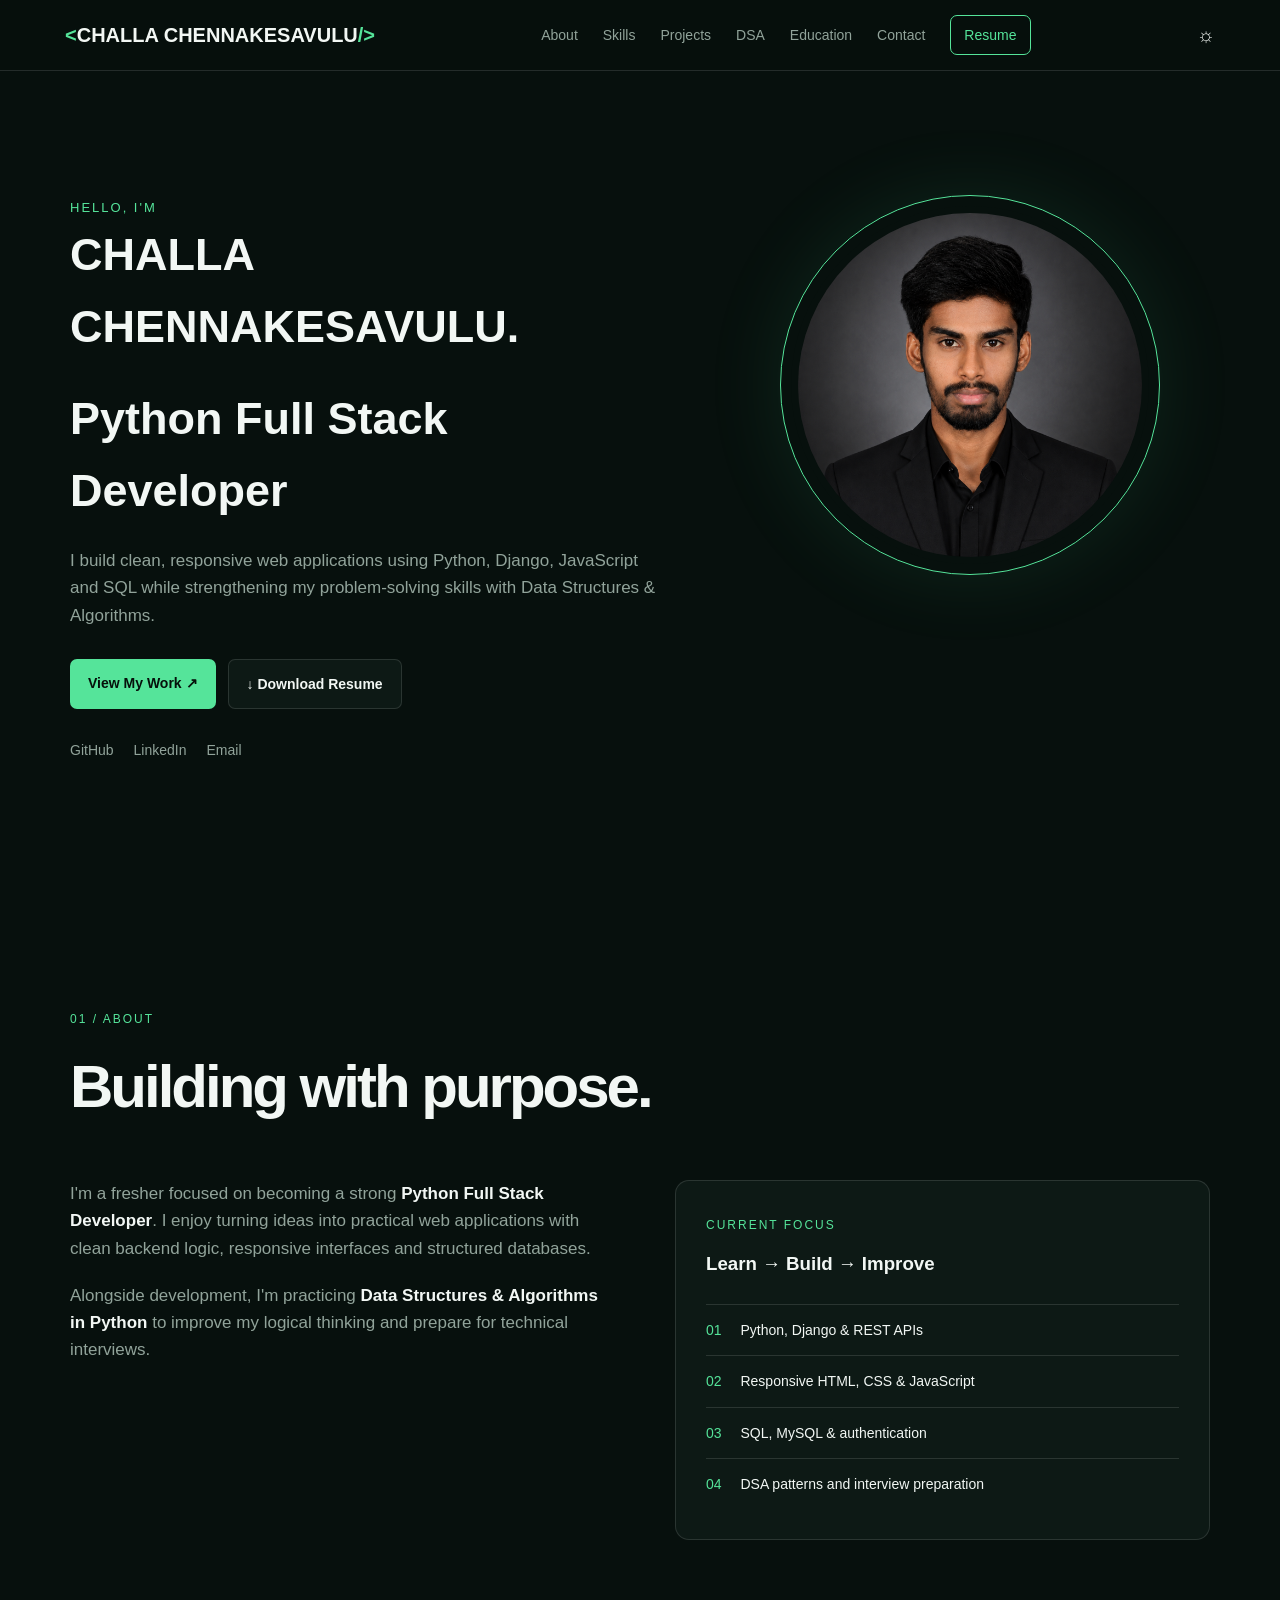
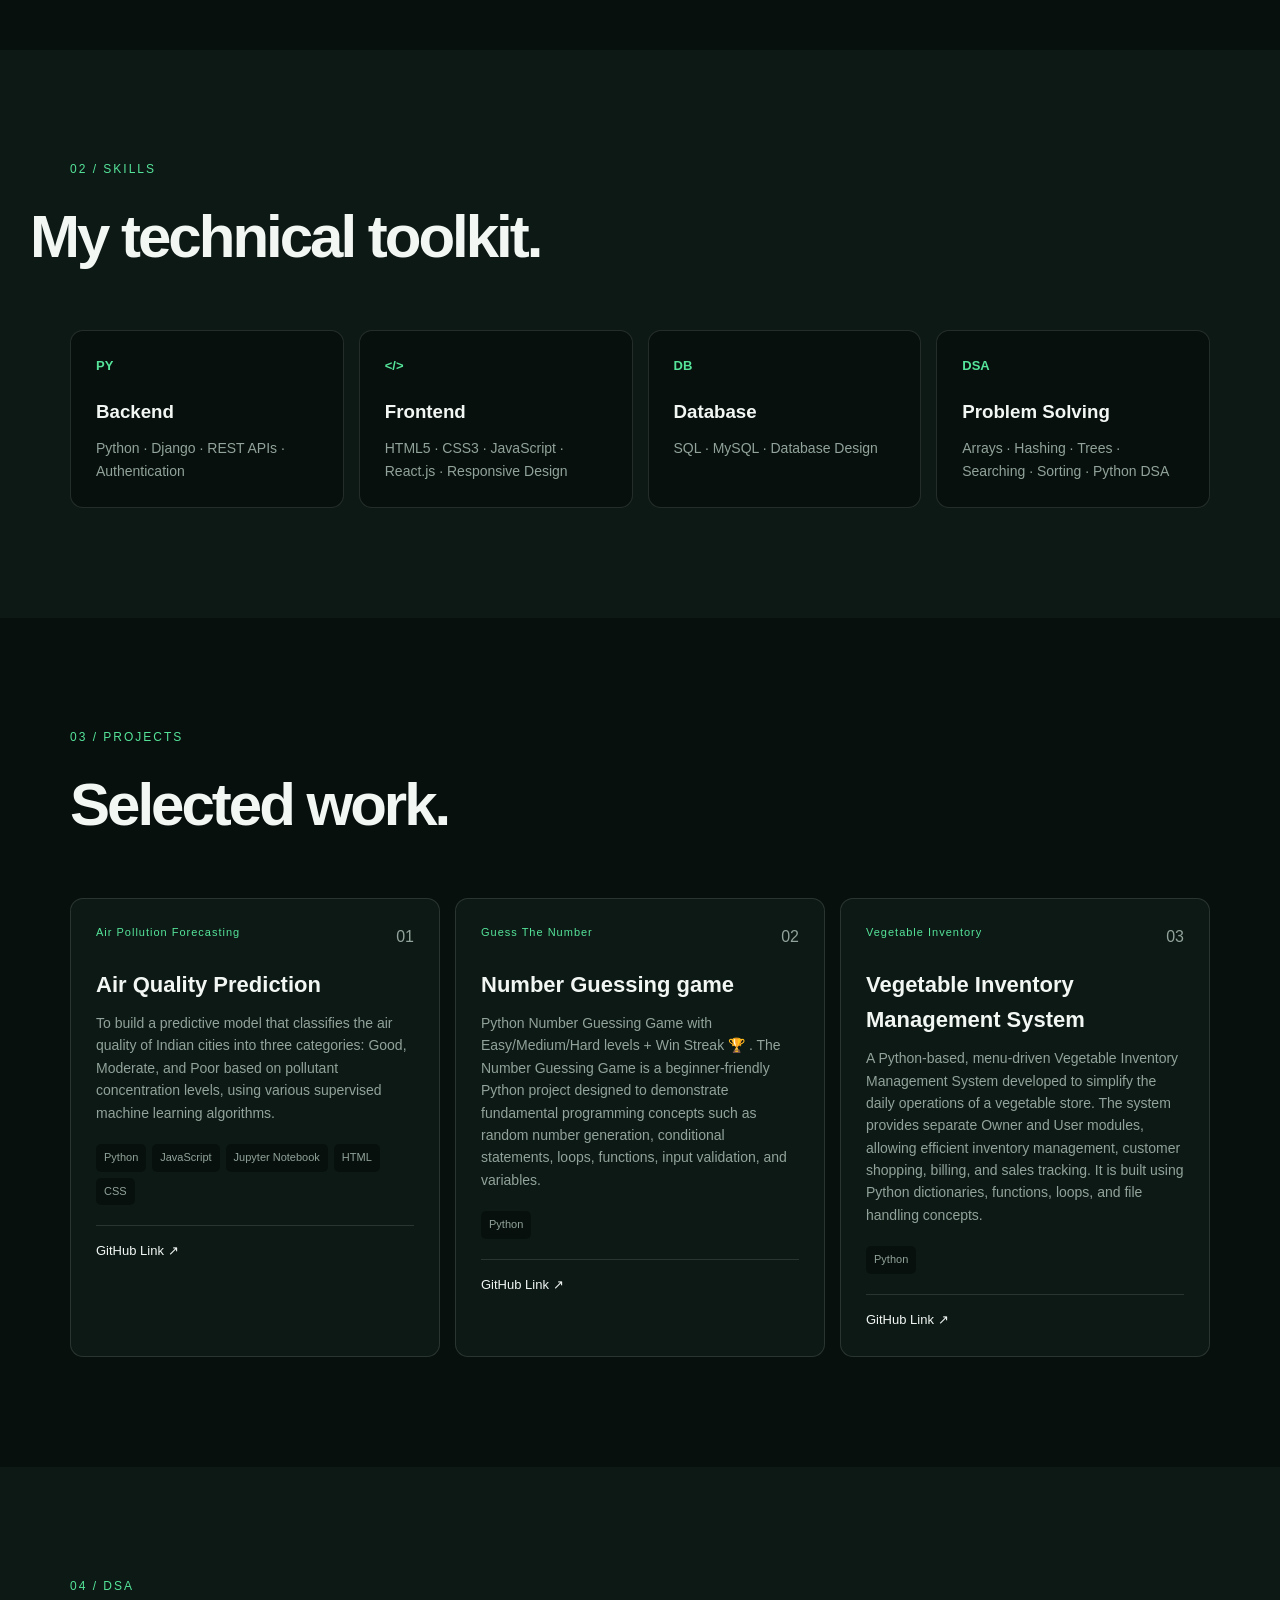
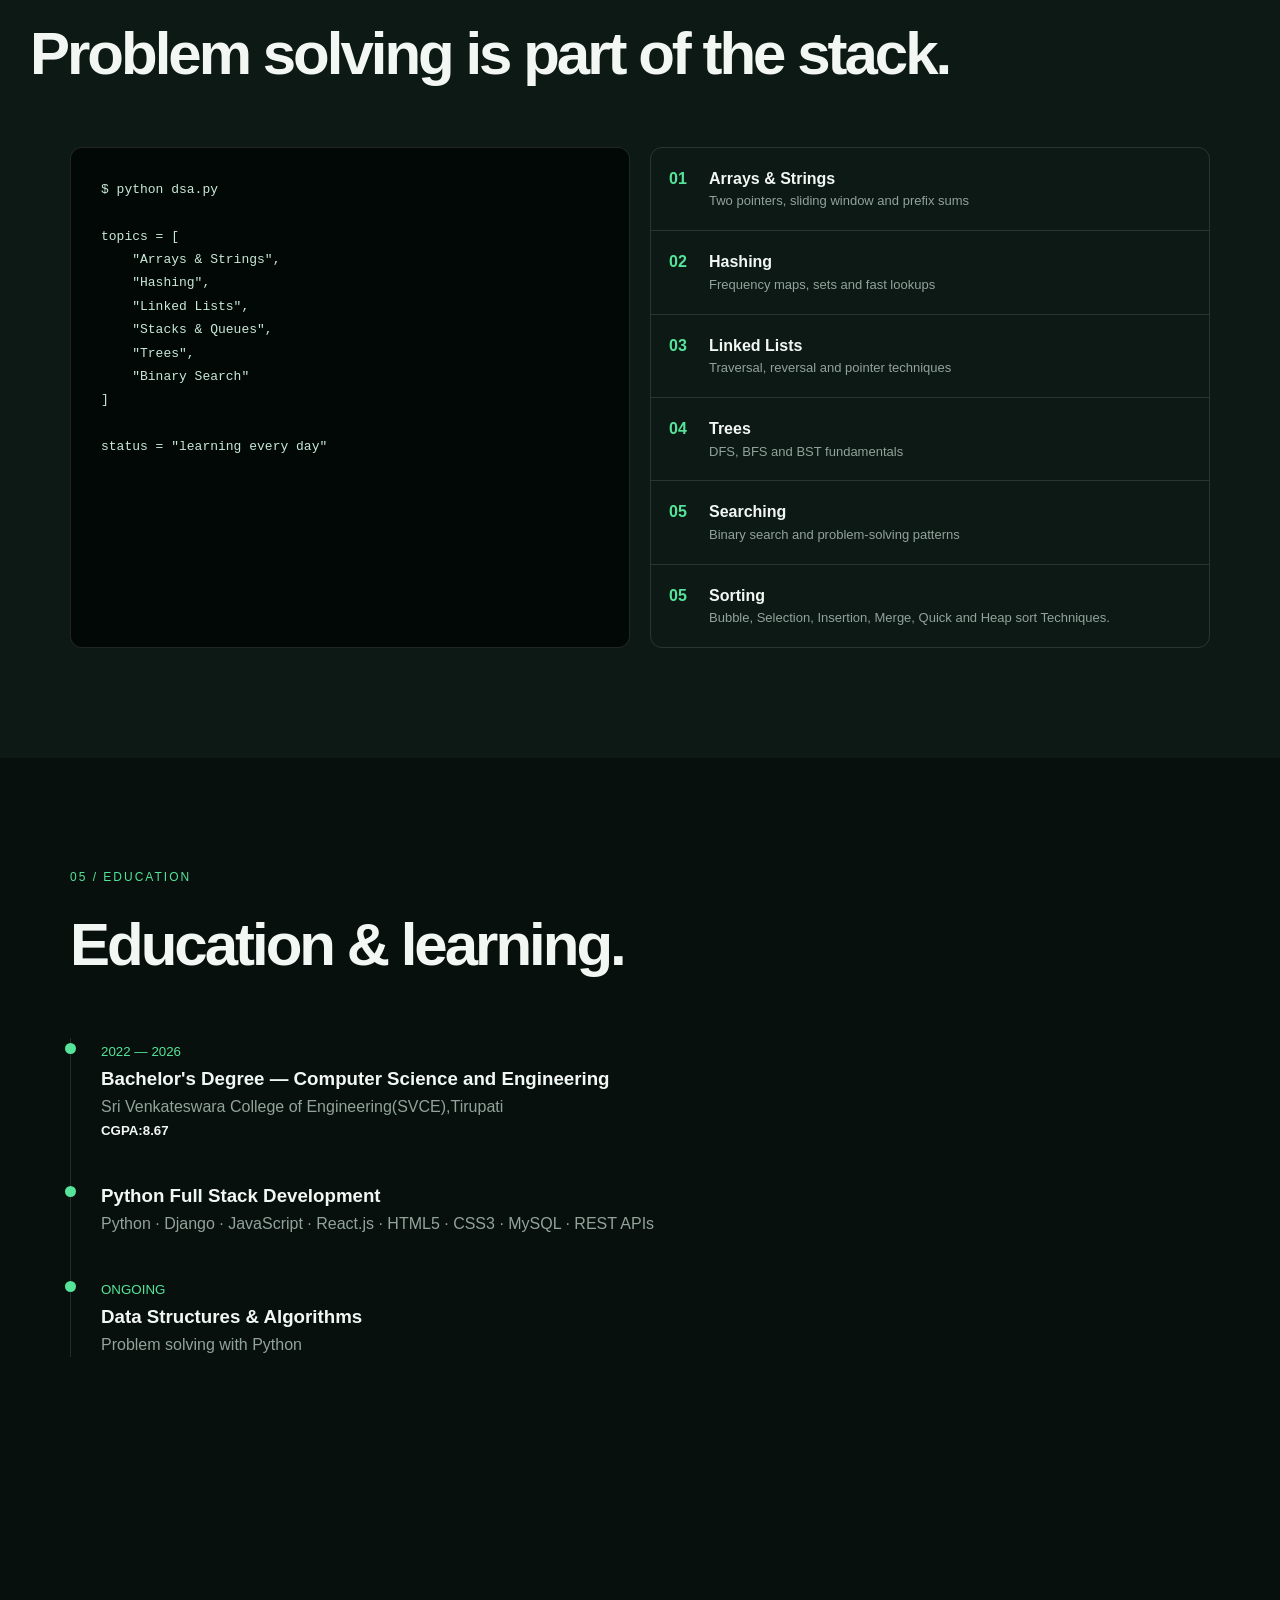
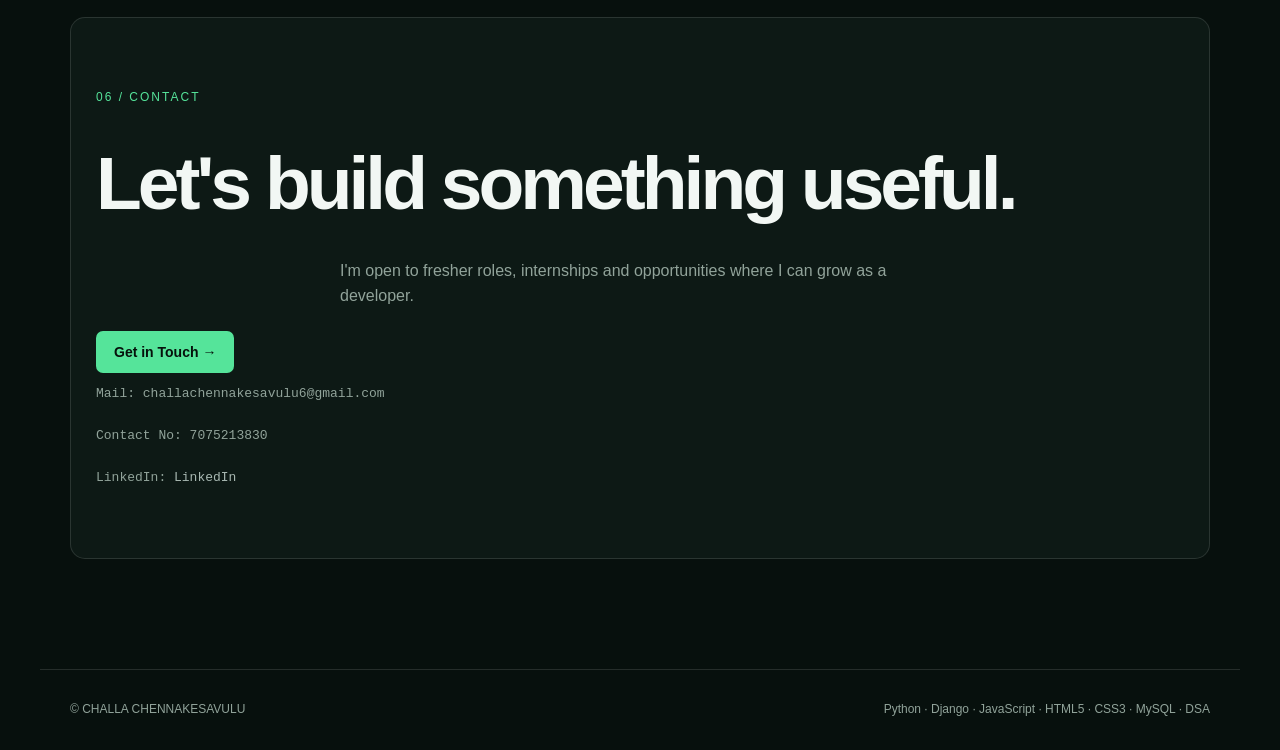
==== index.html @ ce6f8507 "Rename portfolio.html to index.html" ====
<!DOCTYPE html>
<html lang="en">
    <head>
        <meta charset="UTF-8">
        <meta name="viewport" content="width=device-width, intial-scale=1.0">

        <title>CHALLA CHENNAKESAVULU... | <h6>PythonFull Stack Developer</h6></title>

        <link rel="stylesheet" href="style.css">

    </head>
    <body>

<header>
  <nav>

    <a href="#home" class="logo">
      <span>&lt;</span>CHALLA CHENNAKESAVULU<span>/&gt;</span>
    </a>

    <div class="nav-links" id="navLinks">
      <a href="#about">About</a>
      <a href="#skills">Skills</a>
      <a href="#projects">Projects</a>
      <a href="#dsa">DSA</a>
      <a href="#education">Education</a>
      <a href="#contact">Contact</a>
      <a href="resume.pdf" class="resume" download>Resume</a>
    </div>

    <div class="nav-buttons">
      <button id="themeButton">☼</button>
      <button id="menuButton">☰</button>
    </div>

  </nav>
</header>


<!-- HERO -->

<section class="hero" id="home">

  <div>

    <div class="eyebrow">
      HELLO, I'M
    </div>

    <h2>
      CHALLA CHENNAKESAVULU<span>.</span>
    </h2>

    <h2>
      Python Full Stack Developer
    </h2>

    <p class="hero-description">
      I build clean, responsive web applications using Python,
      Django, JavaScript and SQL while strengthening my problem-solving
      skills with Data Structures & Algorithms.
    </p>

    <div class="buttons">
      <a href="#projects" class="btn primary">
        View My Work ↗
      </a>

      <a href="resume.pdf" class="btn secondary" download>
        ↓ Download Resume
      </a>
    </div>

    <div class="socials">
      <a href="https://github.com/chennakesavuluchalla" target="_blank">
        GitHub
      </a>

      <a href="https://www.linkedin.com/in/challachennakesavulu/" target="_blank">
        LinkedIn
      </a>

      <a href="https://mail.google.com/mail/?view=cm&fs=1&to=challachennakesavulu6@gmail.com"
       target="_blank">
      Email
    </a>
    </div>

  </div>


  <div class="photo-container">

    <div class="photo-circle">

      <!--
      PUT YOUR PHOTO IN THE SAME FOLDER
      AND NAME IT:

      profile.jpg
      -->

      <img src="profile.png" alt="Profile Photo">

    </div>

    <div class="floating python">
      Python
    </div>

    <div class="floating django">
      Django
    </div>

    <div class="floating dsa">
      DSA
    </div>

  </div>

</section>


<!-- ABOUT -->

<section id="about">

  <div class="section-label">
    01 / ABOUT
  </div>

  <h2 class="section-title">
    Building with purpose.
  </h2>

  <div class="about-grid">

    <div class="about-text">

      <p>
        I'm a fresher focused on becoming a strong
        <strong>Python Full Stack Developer</strong>.
        I enjoy turning ideas into practical web applications
        with clean backend logic, responsive interfaces and
        structured databases.
      </p>

      <p>
        Alongside development, I'm practicing
        <strong>Data Structures & Algorithms in Python</strong>
        to improve my logical thinking and prepare for
        technical interviews.
      </p>

    </div>


    <div class="focus-box">

      <small class="section-label">
        CURRENT FOCUS
      </small>

      <h3>
        Learn → Build → Improve
      </h3>

      <div class="focus-item">
        <span>01</span>
        Python, Django & REST APIs

      </div>

      <div class="focus-item">
        <span>02</span>
        Responsive HTML, CSS & JavaScript
      </div>

      <div class="focus-item">
        <span>03</span>
        SQL, MySQL & authentication
      </div>

      <div class="focus-item">
        <span>04</span>
        DSA patterns and interview preparation
      </div>

    </div>

  </div>

</section>


<!-- SKILLS -->

<section class="dark-section" id="skills">

  <div class="section-label">
    02 / SKILLS
  </div>

  <h2 class="section-title">
    My technical toolkit.
  </h2>


  <div class="skills">

    <div class="skill">
      <div class="skill-icon">PY</div>
      <h3>Backend</h3>
      <p>
        Python · Django · REST APIs · Authentication
      </p>
    </div>


    <div class="skill">
      <div class="skill-icon">&lt;/&gt;</div>
      <h3>Frontend</h3>
      <p>
        HTML5 · CSS3 · JavaScript · React.js · Responsive Design
      </p>
    </div>


    <div class="skill">
      <div class="skill-icon">DB</div>
      <h3>Database</h3>
      <p>
        SQL · MySQL · Database Design
      </p>
    </div>


    <div class="skill">
      <div class="skill-icon">DSA</div>
      <h3>Problem Solving</h3>
      <p>
        Arrays · Hashing · Trees · Searching · Sorting · Python DSA
      </p>
    </div>

  </div>

</section>


<!-- PROJECTS -->

<section id="projects">

  <div class="section-label">
    03 / PROJECTS
  </div>

  <h2 class="section-title">
    Selected work.
  </h2>


  <div class="projects">

    <article class="project">

      <span class="project-number">01</span>

      <div class="project-type">
        Air Pollution Forecasting
      </div>

      <h3>
        Air Quality Prediction
      </h3>

      <p>
        To build a predictive model that classifies the air quality of Indian cities into three categories: Good, Moderate, and Poor based on pollutant concentration levels, using various supervised machine learning algorithms.
      </p>

      <div class="tags">
        <span class="tag">Python</span>
        <span class="tag">JavaScript</span>
        <span class="tag">Jupyter Notebook</span>
        <span class="tag">HTML</span>
        <span class="tag">CSS</span>
      </div>

      <div class="project-links">
        <a href="https://github.com/chennakesavuluchalla/AIR-QUALITY-PREDICTION">GitHub Link ↗</a>
      </div>

    </article>


    <article class="project">

      <span class="project-number">02</span>

      <div class="project-type">
        Guess The Number
      </div>

      <h3>
        Number Guessing game
      </h3>

      <p>
        Python Number Guessing Game with Easy/Medium/Hard levels + Win Streak 🏆   .
        The Number Guessing Game is a beginner-friendly Python project designed to demonstrate fundamental programming concepts such as random number generation, conditional statements, loops, functions, input validation, and variables.
      </p>
      

      <div class="tags">
        <span class="tag">Python</span>
        
      </div>

      <div class="project-links">
        <a href="https://github.com/chennakesavuluchalla/Number-Guessing-Game">GitHub Link ↗</a>
      </div>

    </article>


    <article class="project">

      <span class="project-number">03</span>

      <div class="project-type">
        Vegetable Inventory
      </div>

      <h3>
        Vegetable Inventory Management System
      </h3>

      <p>
        A Python-based, menu-driven Vegetable Inventory Management System developed to simplify the daily operations of a vegetable store. 
        The system provides separate Owner and User modules, allowing efficient inventory management, customer shopping, billing, and sales tracking. 
        It is built using Python dictionaries, functions, loops, and file handling concepts.
      </p>

      <div class="tags">
        <span class="tag">Python</span>
        
      </div>

      <div class="project-links">
        <a href="https://github.com/chennakesavuluchalla/Vegetable-Inventory-Management-System">GitHub Link ↗</a>
      </div>

    </article>

  </div>

</section>


<!-- DSA -->

<section class="dark-section" id="dsa">

  <div class="section-label">
    04 / DSA
  </div>

  <h2 class="section-title">
    Problem solving is part of the stack.
  </h2>


  <div class="dsa-grid">

    <div class="terminal">

<pre>
$ python dsa.py

topics = [
    "Arrays & Strings",
    "Hashing",
    "Linked Lists",
    "Stacks & Queues",
    "Trees",
    "Binary Search"
]

status = "learning every day"
</pre>

      
    </div>


    <div class="dsa-list">

      <div class="dsa-item">
        <b>01</b>
        <strong>Arrays & Strings</strong>
        <span>
          Two pointers, sliding window and prefix sums
        </span>
      </div>

      <div class="dsa-item">
        <b>02</b>
        <strong>Hashing</strong>
        <span>
          Frequency maps, sets and fast lookups
        </span>
      </div>

      <div class="dsa-item">
        <b>03</b>
        <strong>Linked Lists</strong>
        <span>
          Traversal, reversal and pointer techniques
        </span>
      </div>

      <div class="dsa-item">
        <b>04</b>
        <strong>Trees</strong>
        <span>
          DFS, BFS and BST fundamentals
        </span>
      </div>

      <div class="dsa-item">
        <b>05</b>
        <strong>Searching</strong>
        <span>
          Binary search and problem-solving patterns
        </span>
      </div>

      <div class="dsa-item">
        <b>05</b>
        <strong>Sorting</strong>
        <span>
          Bubble, Selection, Insertion, Merge, Quick and Heap sort Techniques.
        </span>
      </div>

    </div>

  </div>

</section>


<!-- EDUCATION -->

<section id="education">

  <div class="section-label">
    05 / EDUCATION
  </div>

  <h2 class="section-title">
    Education & learning.
  </h2>


  <div class="timeline">

    <div class="timeline-item">

      <small>2022 — 2026</small>

      <h3>
        Bachelor's Degree — Computer Science and Engineering
      </h3>

      <p>
        Sri Venkateswara College of Engineering(SVCE),Tirupati
      </p>
      <h5>CGPA:8.67</h5>

    </div>


    <div class="timeline-item">

      <small></small>

      <h3>
        Python Full Stack Development
      </h3>

      <p>
        Python · Django · JavaScript · React.js · HTML5 · CSS3 · MySQL · REST APIs
      </p>

    </div>


    <div class="timeline-item">

      <small>ONGOING</small>

      <h3>
        Data Structures & Algorithms
      </h3>

      <p>
        Problem solving with Python
      </p>

    </div>

  </div>

</section>


<!-- CONTACT -->

<section id="contact">

  <div class="contact-box">

    <div class="section-label">
      06 / CONTACT
    </div>

    <h2>
      Let's build something useful.
    </h2>

    <p>
      I'm open to fresher roles, internships and opportunities
      where I can grow as a developer.
    </p>

    <a
      href="mailto:your@email.com"
      class="btn primary"
    >
      Get in Touch →
    </a>
    <div class="email">
      Mail: challachennakesavulu6@gmail.com<br><br>

      Contact No: 7075213830<br><br>

      LinkedIn: <a class="linkedin-link"
      href="https://www.linkedin.com/in/challachennakesavulu/" 
      target="_blank">LinkedIn</a>
    </div>
  </div>
    
</section>






<footer>

  <span>
    © <span id="year"></span> CHALLA CHENNAKESAVULU
  </span>

  <span>
    Python · Django · JavaScript · HTML5 · CSS3 · MySQL · DSA
  </span>

</footer>

<script src="script.js"></script>
</body>
</html>
</html>
---- style.css ----
* { 
  margin: 0; 
  padding: 0; 
  box-sizing: border-box; 
  scroll-behavior: smooth; 
} 
 
:root { 
  --bg: #07100d; 
  --card: #0d1915; 
  --text: #f2f7f4; 
  --muted:#91a39a; 
  --green: #55e49a; 
  --border: rgba(255,255,255,0.12); 
} 
 
body.light { 
  --bg: #f5f8f6; 
  --card: #ffffff; 
  --text: #10221a; 
  --muted: #65756d; 
  --green: #149653; 
  --border: rgba(0,0,0,0.12); 
 
} 
 
body { 
  font-family: Arial, sans-serif; 
  background: var(--bg); 
  color: var(--text); 
  line-height: 1.6; 
  transition: 0.3s; 
} 
 
a { 
  color: inherit; 
  text-decoration: none; 
} 
 
/* NAVBAR */ 
 
header { 
  position: fixed; 
  top: 0; 
  width: 100%; 
  z-index: 1000; 
  background: rgba(7,16,13,0.9); 
  backdrop-filter: blur(15px); 
  border-bottom: 1px solid var(--border);   
} 
 
body.light header { 
  background: rgba(245,248,246,0.9); 
} 
nav { 
  max-width: 1200px; 
  margin: auto; 
  height: 70px; 
  padding: 0 25px; 
  display: flex; 
  align-items: center; 
  justify-content: space-between; 
} 
 
.logo { 
  font-size: 20px; 
  font-weight: bold; 
} 
 
.logo span { 
  color: var(--green); 
} 
 
.nav-links { 
  display: flex; 
  gap: 25px; 
  align-items: center; 
} 
 
.nav-links a { 
  color: var(--muted); 
  font-size: 14px; 
  transition: 0.2s; 
} 
 
.nav-links a:hover { 
  color: var(--green); 
} 
 
 
.resume { 
  border: 1px solid var(--green); 
  color: var(--green) !important; 
  padding: 8px 13px; 
  border-radius: 7px; 
} 
 
.nav-buttons { 
  display: flex; 
  gap: 8px; 
} 
 
.nav-buttons button { 
  background: none; 
  border: none; 
  color: var(--text); 
  font-size: 20px; 
  cursor: pointer; 
} 
 
#menuButton { 
  display: none; 
} 
 
/* HERO */ 
 
.hero { 
  min-height: 100vh; 
  max-width: 1200px; 
  margin: auto; 
  padding: 130px 30px 70px; 
  display: grid; 
  grid-template-columns: 1fr 0.8fr; 
  gap: 60px; 
  align-items: center; 
} 
 
.availability { 
  display: inline-block; 
  border: 1px solid var(--border); 
  padding: 7px 12px; 
  border-radius: 30px; 
  color: var(--green); 
  font-size: 13px; 
  margin-bottom: 25px; 
} 
 
.availability::before { 
  content: "●"; 
  margin-right: 8px; 
} 
 
.eyebrow { 
  color: var(--green); 
  font-size: 13px; 
  letter-spacing: 2px; 
} 
 
h1 { 
  font-size: clamp(55px, 8vw, 105px); 
  line-height: 0.95; 
  letter-spacing: -5px; 
  margin: 10px 0 25px; 
} 
 
h1 span { 
  color: var(--green); 
} 
 
.hero h2 { 
  font-size: clamp(25px, 4vw, 45px); 
  margin-bottom: 20px; 
} 
 
.hero-description { 
  max-width: 650px; 
  color: var(--muted); 
  font-size: 17px; 
} 
 
.buttons { 
  display: flex; 
  gap: 12px; 
  margin: 30px 0; 
  flex-wrap: wrap; 
} 
 
.btn { 
  padding: 13px 18px; 
  border-radius: 7px; 
  font-weight: bold; 
  font-size: 14px; 
} 
 
.primary { 
  background: var(--green); 
  color: #06110b; 
} 
 
.secondary { 
  border: 1px solid var(--border); 
  background: var(--card); 
} 
 
.socials { 
  display: flex; 
  gap: 20px; 
  color: var(--muted); 
  font-size: 14px; 
} 
 
.socials a:hover { 
  color: var(--green); 
} 
 
/* PHOTO */ 
 
.photo-container { 
  display: flex; 
  justify-content: center; 
  position: relative; 
} 
 
.photo-circle { 
  width: 380px; 
  height: 380px; 
  border-radius: 50%; 
  padding: 10px; 
  border: 1px solid var(--green); 
  box-shadow: 0 0 80px rgba(85,228,154,0.1); 
  transform: translateY(-95px);

} 
 
.photo-circle img { 
  width: 100%; 
  height: 100%; 
  border-radius: 50%; 
  object-fit: cover; 
  object-position: center top; 
  border: 7px solid var(--bg); 
} 
 
.floating { 
  position: absolute; 
  background: var(--card); 
  border: 1px solid var(--border); 
  padding: 9px 14px; 
  border-radius: 7px; 
  font-size: 13px; 
  box-shadow: 0 10px 30px rgba(0,0,0,0.3); 
} 
 
.python,
.django,
.dsa {
    display: none; 
} 
 
/* SECTIONS */ 
 
section { 
  max-width: 1200px; 
  margin: auto; 
  padding: 110px 30px; 
} 
 
.dark-section { 
  max-width: none; 
  background: var(--card); 
} 
 
.dark-section > * { 
  max-width: 1140px; 
  margin-left: auto; 
  margin-right: auto; 
} 
 
.section-label { 
  color: var(--green); 
  font-size: 12px; 
  letter-spacing: 2px; 
} 
 
.section-title { 
  font-size: clamp(35px, 5vw, 60px); 
  letter-spacing: -3px; 
  margin: 10px 0 45px; 
} 
 
/* ABOUT */ 
 
.about-grid { 
  display: grid; 
  grid-template-columns: 1fr 1fr; 
  gap: 70px; 
} 
 
.about-text p { 
  color: var(--muted); 
  margin-bottom: 20px; 
  font-size: 17px; 
} 
 
.about-text strong { 
  color: var(--text); 
} 
 
.focus-box { 
  background: var(--card); 
  border: 1px solid var(--border); 
  padding: 30px; 
  border-radius: 14px; 
} 
 
.focus-box h3 { 
  margin: 12px 0 25px; 
} 
 
.focus-item { 
  padding: 14px 0; 
  border-top: 1px solid var(--border); 
  font-size: 14px; 
} 
 
.focus-item span { 
  color: var(--green); 
  margin-right: 15px; 
} 
 

.skills-grid {

    display: grid;

    grid-template-columns:
        repeat(2, 1fr);

    gap: 25px;
}

.skill-category {

    background: var(--surface);

    border: 1px solid var(--border);

    padding: 30px;

    border-radius: var(--radius);

    box-shadow: var(--shadow);
}

.skill-category h3 {
    margin-bottom: 25px;
}

.skill-item {
    margin-bottom: 20px;
}

.skill-info {

    display: flex;

    justify-content: space-between;

    margin-bottom: 8px;

    font-size: 0.9rem;

    font-weight: 600;
}

.skill-bar {

    height: 8px;

    background: var(--border);

    border-radius: 20px;

    overflow: hidden;
}

.skill-progress {

    width: 0;

    height: 100%;

    background: var(--primary);

    border-radius: 20px;

    transition: width 1.2s ease;
}

.technology-list {

    display: flex;

    justify-content: center;

    flex-wrap: wrap;

    gap: 12px;

    margin-top: 45px;
}

.technology-list span {

    padding: 8px 15px;

    border-radius: 30px;

    background: var(--surface);

    border: 1px solid var(--border);

    color: var(--text-light);

    font-size: 0.85rem;

    font-weight: 600;
}

/* SKILLS */ 
 
.skills { 
  display: grid; 
  grid-template-columns: repeat(4,1fr); 
  gap: 15px; 
} 
 
.skill { 
  border: 1px solid var(--border); 
  padding: 25px; 
  border-radius: 13px; 
  background: var(--bg); 
} 
 
.skill-icon { 
  color: var(--green); 
  font-weight: bold; 
  font-size: 13px; 
} 
 
.skill h3 { 
  margin: 20px 0 10px; 
} 
 
.skill p { 
  color: var(--muted); 
  font-size: 14px; 
} 

 
/* PROJECTS */ 
 
.projects { 
  display: grid; 
  grid-template-columns: repeat(3,1fr); 
  gap: 15px; 
} 
 
.project { 
  border: 1px solid var(--border); 
  background: var(--card); 
  border-radius: 13px; 
  padding: 25px; 
  transition: 0.3s; 
} 
 
.project:hover { 
  transform: translateY(-7px); 
  border-color: var(--green); 
} 
 
.project-number { 
  color: var(--muted); 
  float: right; 
} 
 
.project-type { 
  color: var(--green); 
  font-size: 11px; 
  letter-spacing: 1px; 
} 
 
.project h3 { 
  margin: 25px 0 10px; 
  font-size: 22px; 
} 
 
.project p { 
  color: var(--muted); 
  font-size: 14px; 
  min-height: 100px; 
} 
 
.tags { 
  display: flex; 
  flex-wrap: wrap; 
  gap: 6px; 
  margin: 20px 0; 
} 
 
.tag { 
  background: var(--bg); 
  color: var(--muted); 
  padding: 5px 8px; 
  border-radius: 5px; 
  font-size: 11px; 
} 
 
.project-links { 
  border-top: 1px solid var(--border); 
  padding-top: 15px; 
  display: flex; 
  gap: 20px; 
  font-size: 13px; 
} 
 
.project-links a:hover { 
  color: var(--green); 
} 
 
/* DSA */ 
 
.dsa-grid { 
  display: grid; 
  grid-template-columns: 1fr 1fr; 
  gap: 20px; 
} 
 
.terminal { 
  background: #020806; 
  border-radius: 12px; 
  border: 1px solid var(--border); 
  padding: 30px; 
} 
 
.terminal pre { 
  color: #c8e8d7; 
  font-family: monospace; 
  line-height: 1.8; 
  overflow-x: auto; 
} 
 
.terminal a { 
  color: var(--green); 
  font-size: 13px; 
} 
 
.dsa-list { 
  border: 1px solid var(--border); 
  border-radius: 12px; 
  overflow: hidden; 
} 
 
.dsa-item { 
  display: grid; 
  grid-template-columns: 40px 1fr; 
  padding: 18px; 
  border-bottom: 1px solid var(--border); 
} 
 
.dsa-item:last-child { 
  border-bottom: none; 
} 
 
.dsa-item b { 
  color: var(--green); 
} 
 
.dsa-item span { 
  grid-column: 2; 
  color: var(--muted); 
  font-size: 13px; 
} 
 
/* EDUCATION */ 
 
.timeline { 
  border-left: 1px solid var(--border); 
  padding-left: 30px; 
} 
 
.timeline-item { 
  position: relative; 
  margin-bottom: 40px; 
} 
 
.timeline-item::before { 
  content: ""; 
  position: absolute; 
  width: 11px; 
  height: 11px; 
  border-radius: 50%; 
  background: var(--green); 
  left: -36px; 
  top: 5px; 
} 
 
.timeline-item small { 
  color: var(--green); 
} 
 
.timeline-item p { 
  color: var(--muted); 
} 
 
/* CONTACT */ 
 
.contact { 
  text-align: center; 
} 
 
.contact-box { 
  border: 1px solid var(--border); 
  border-radius: 15px; 
  padding: 70px 25px; 
  background: var(--card); 
} 
 
.contact-box h2 { 
  font-size: clamp(40px, 6vw, 75px); 
  letter-spacing: -4px; 
  margin: 15px 0; 
} 
 
.contact-box p { 
  color: var(--muted); 
  max-width: 600px; 
  margin: auto auto 30px; 
} 
 
.email { 
  margin-top: 20px; 
  color: var(--muted); 
  font-family: monospace; 
} 


.linkedin-link {
    display: inline;
    color: #a8b8b2;
    text-decoration: none;
    transition: color 0.3s ease;
}

.linkedin-link:hover {
    color: var(--green); 
}
/* FOOTER */ 
 
footer { 
  border-top: 1px solid var(--border); 
  padding: 30px; 
  display: flex; 
  justify-content: space-between; 
  color: var(--muted); 
  font-size: 12px; 
  max-width: 1200px; 
  margin: auto; 
} 
 
/* MOBILE */ 
 
@media(max-width:900px) { 
 
  .nav-links { 
    position: absolute; 
    top: 70px; 
    left: 0; 
    right: 0; 
    display: none; 
    flex-direction: column; 
    background: var(--card); 
    padding: 20px 30px; 
    border-bottom: 1px solid var(--border); 
  } 
 
  .nav-links.active { 
    display: flex; 
  } 
 
  #menuButton { 
    display: block; 
  } 
 
  .hero { 
    grid-template-columns: 1fr; 
  } 
 
  .photo-container { 
    order: -1; 
  } 
 
  .skills { 
    grid-template-columns: 1fr 1fr; 
  } 
 
  .projects { 
    grid-template-columns: 1fr; 
  } 
 
  .about-grid, 
  .dsa-grid { 
    grid-template-columns: 1fr; 
  } 
} 
 
@media(max-width:600px) { 
 
  nav { 
    padding: 0 18px; 
  } 
 
  .hero { 
    padding: 110px 20px 60px; 
  } 
 
  section { 
    padding: 80px 20px; 
  } 
 
  h1 { 
    font-size: 60px; 
  } 
 
  .photo-circle { 
    width: 280px; 
    height: 280px; 
  } 
 
  .floating { 
    display: none; 
  } 
 
  .skills { 
    grid-template-columns: 1fr; 
  } 
 
  .buttons { 
    flex-direction: column; 
  } 
 
  .btn { 
    text-align: center; 
  } 
 
  footer { 
    flex-direction: column; 
    gap: 10px; 
  } 
}
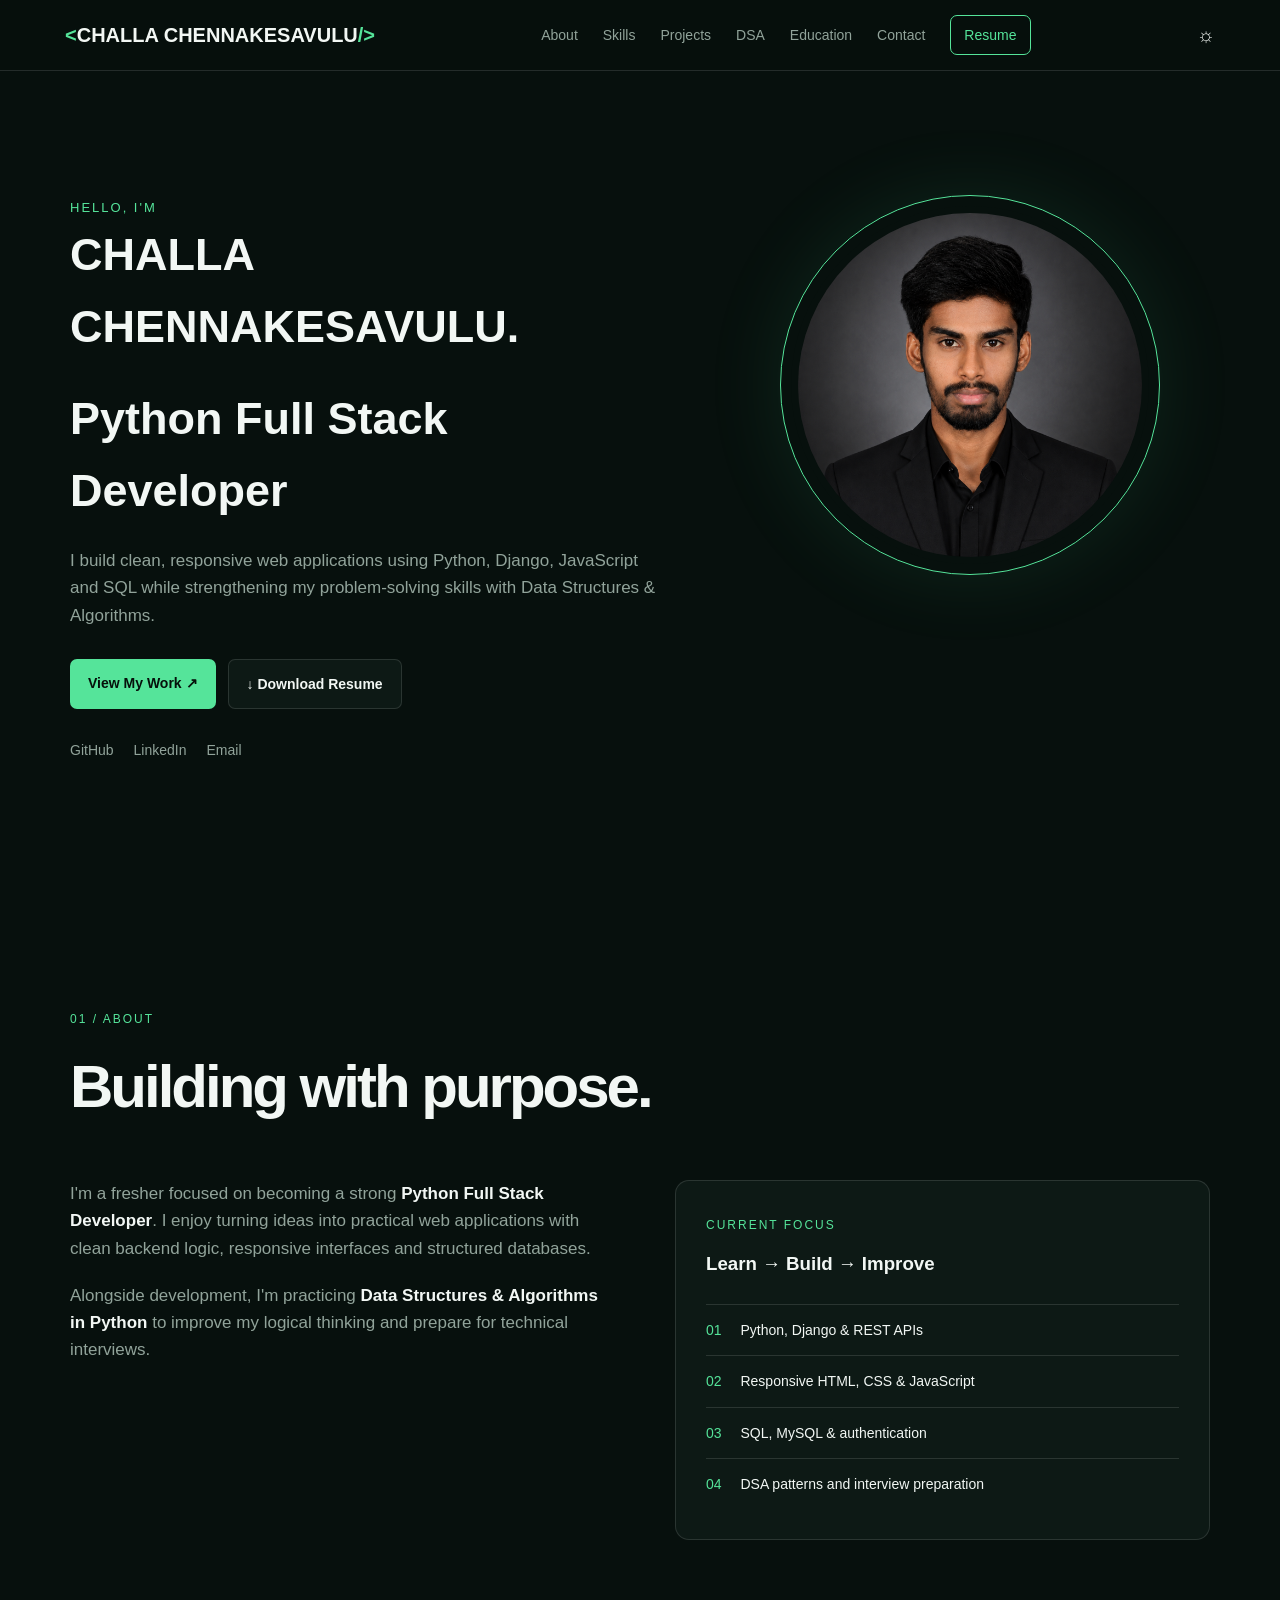
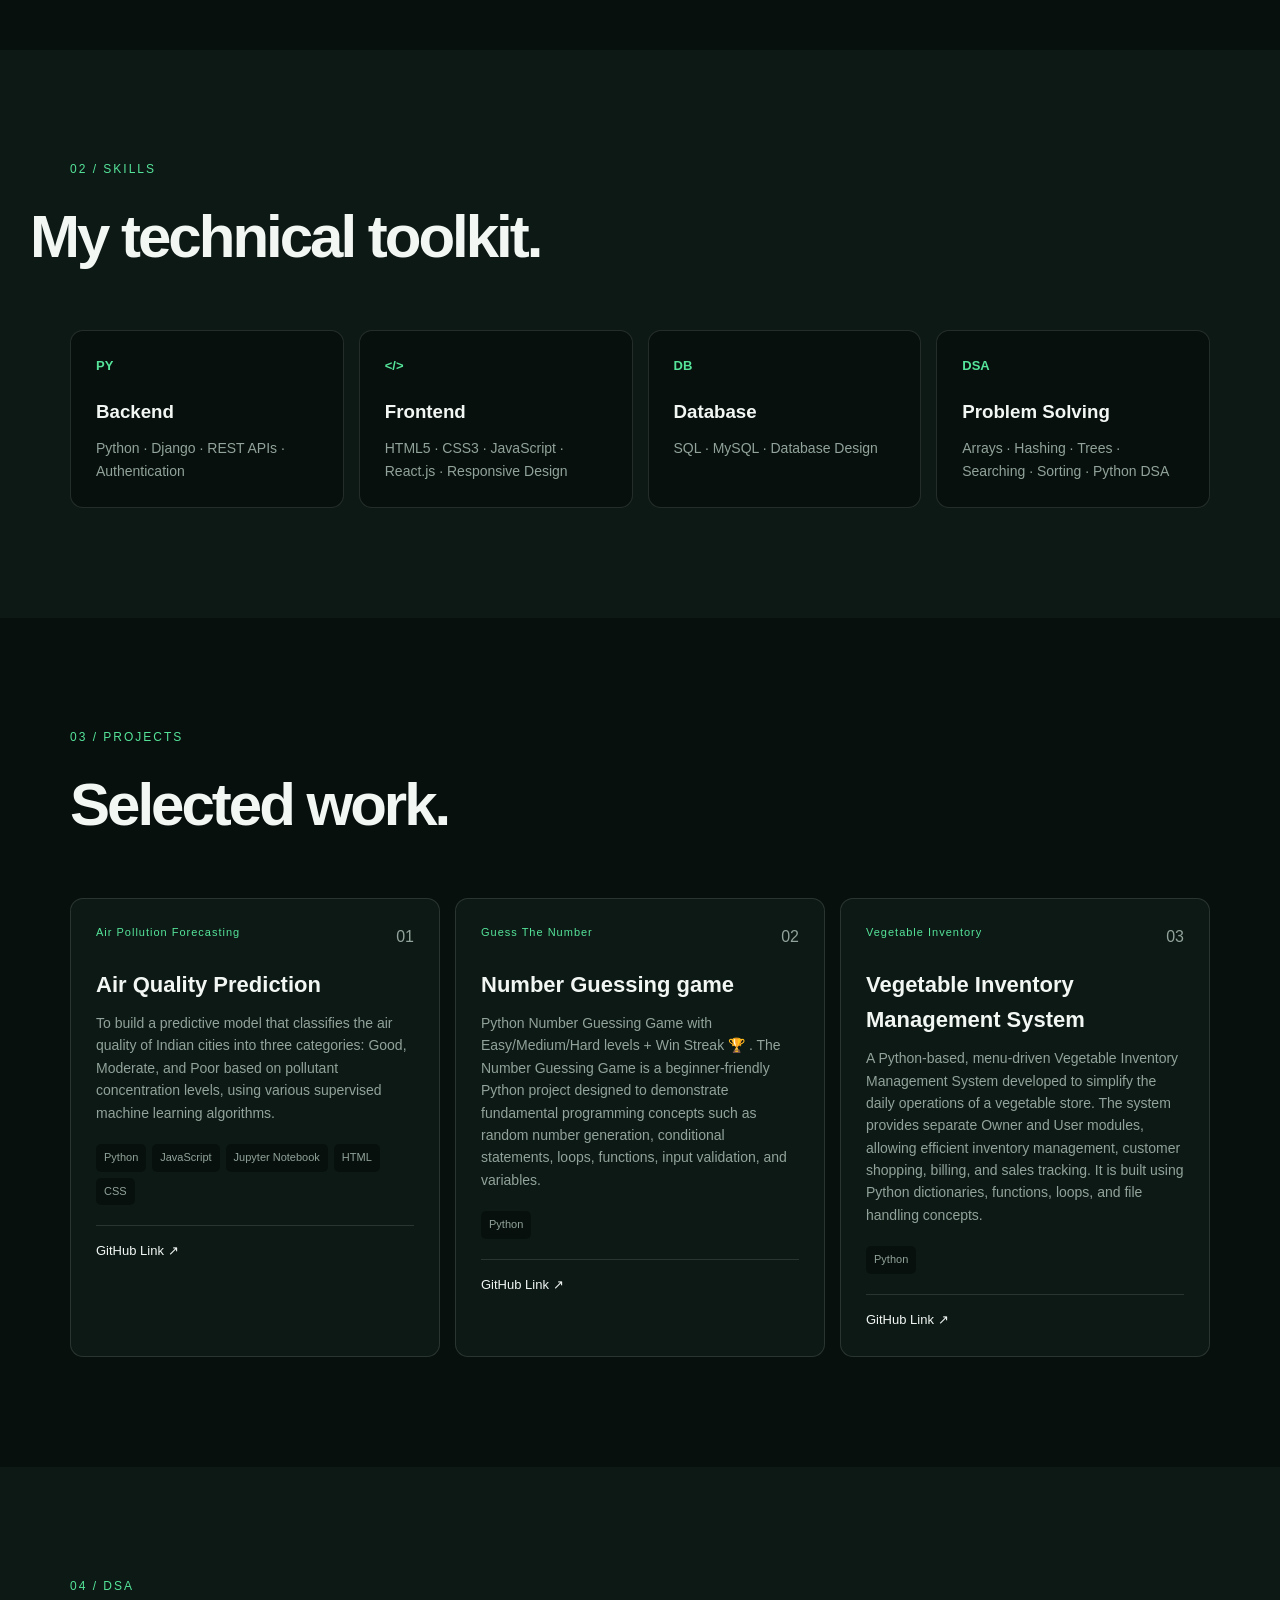
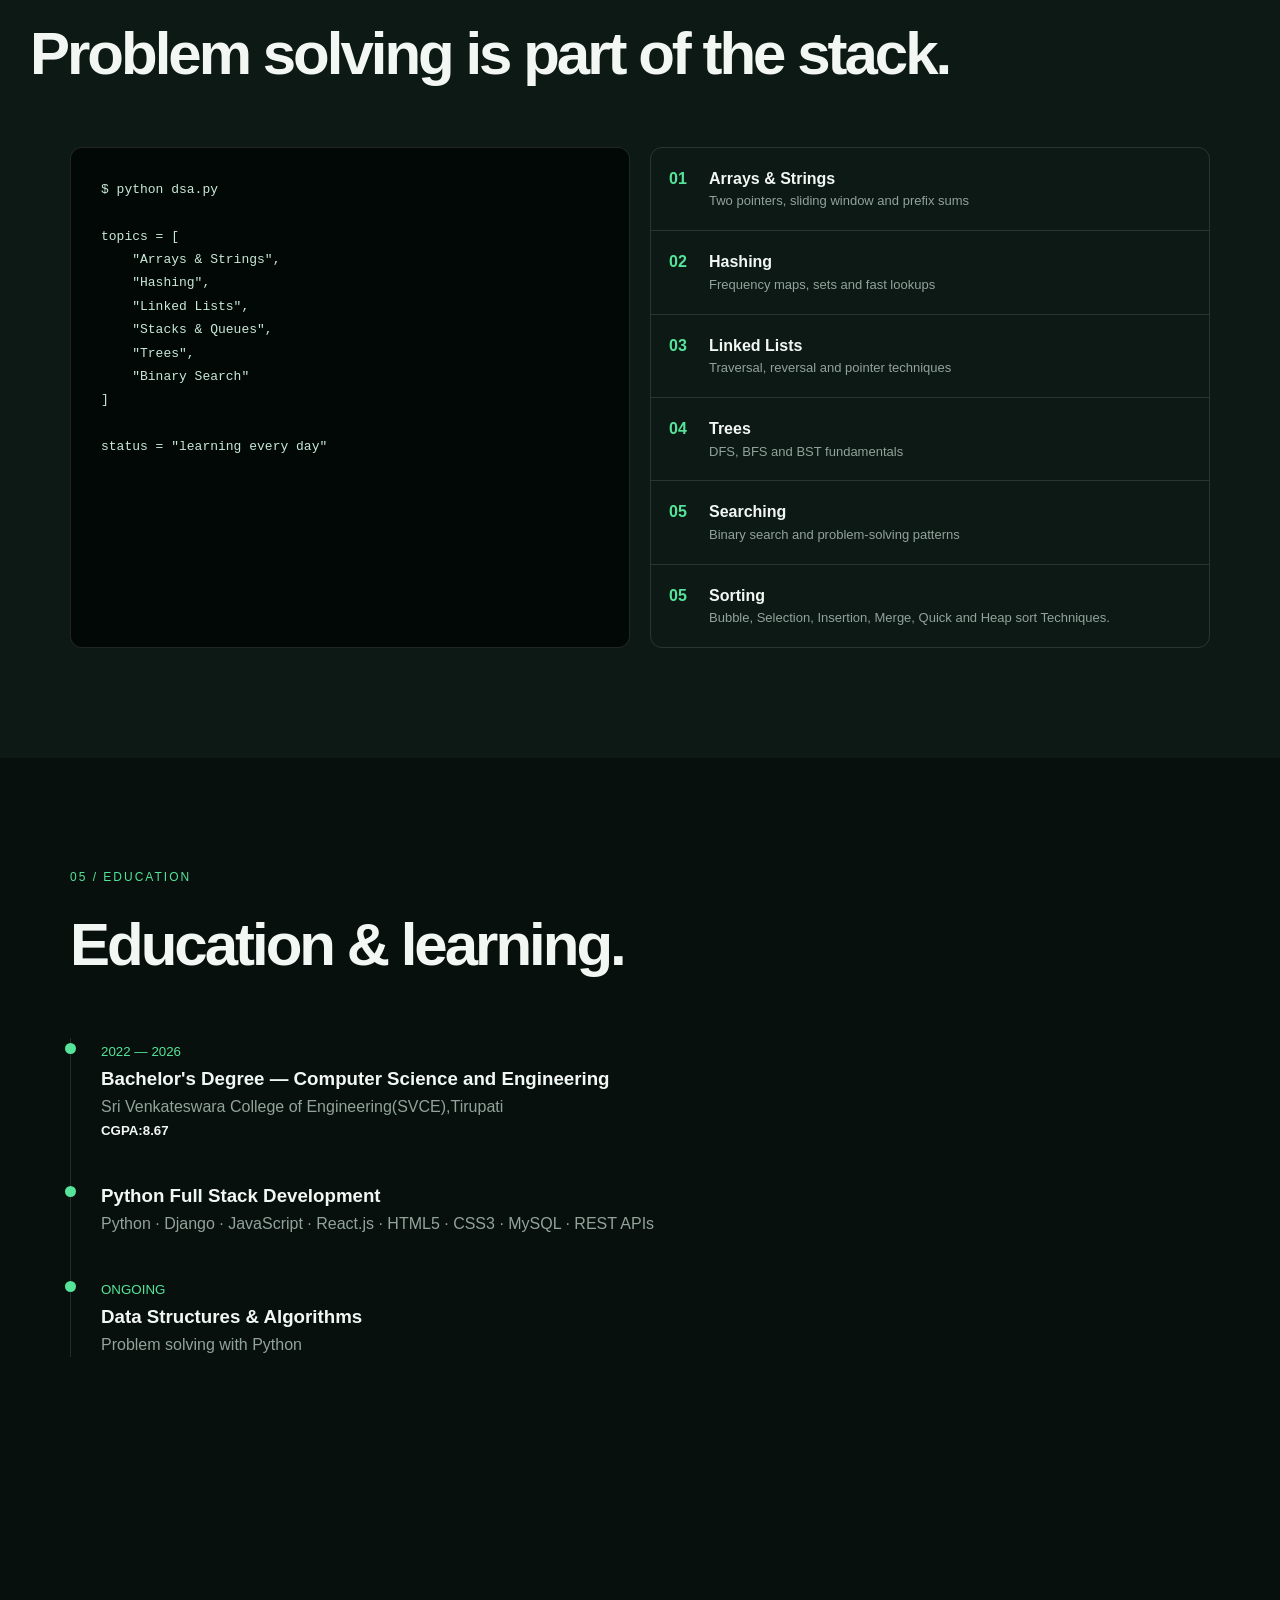
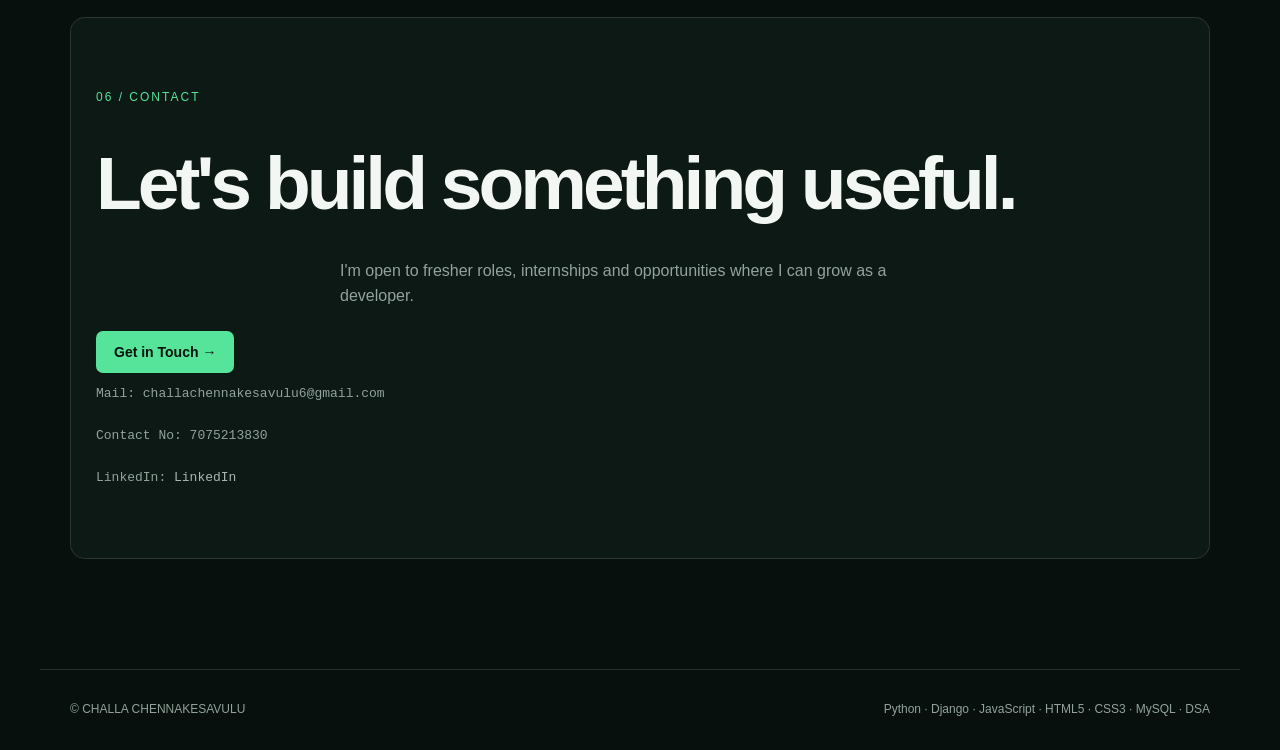
==== commit 1e4a2be6: "Updated resume" ====
--- a/index.html
+++ b/index.html
@@ -536,13 +536,13 @@
     </p>
 
     <a
-      href="mailto:your@email.com"
+      href="mailto:challachennakesavulu6@gmail.com"
       class="btn primary"
     >
       Get in Touch →
     </a>
     <div class="email">
-      Mail: challachennakesavulu6@gmail.com<br><br>
+      Mail: <a href="mailto:challachennakesavulu6@gmail.com">challachennakesavulu6@gmail.com</a><br><br>
 
       Contact No: 7075213830<br><br>
 
